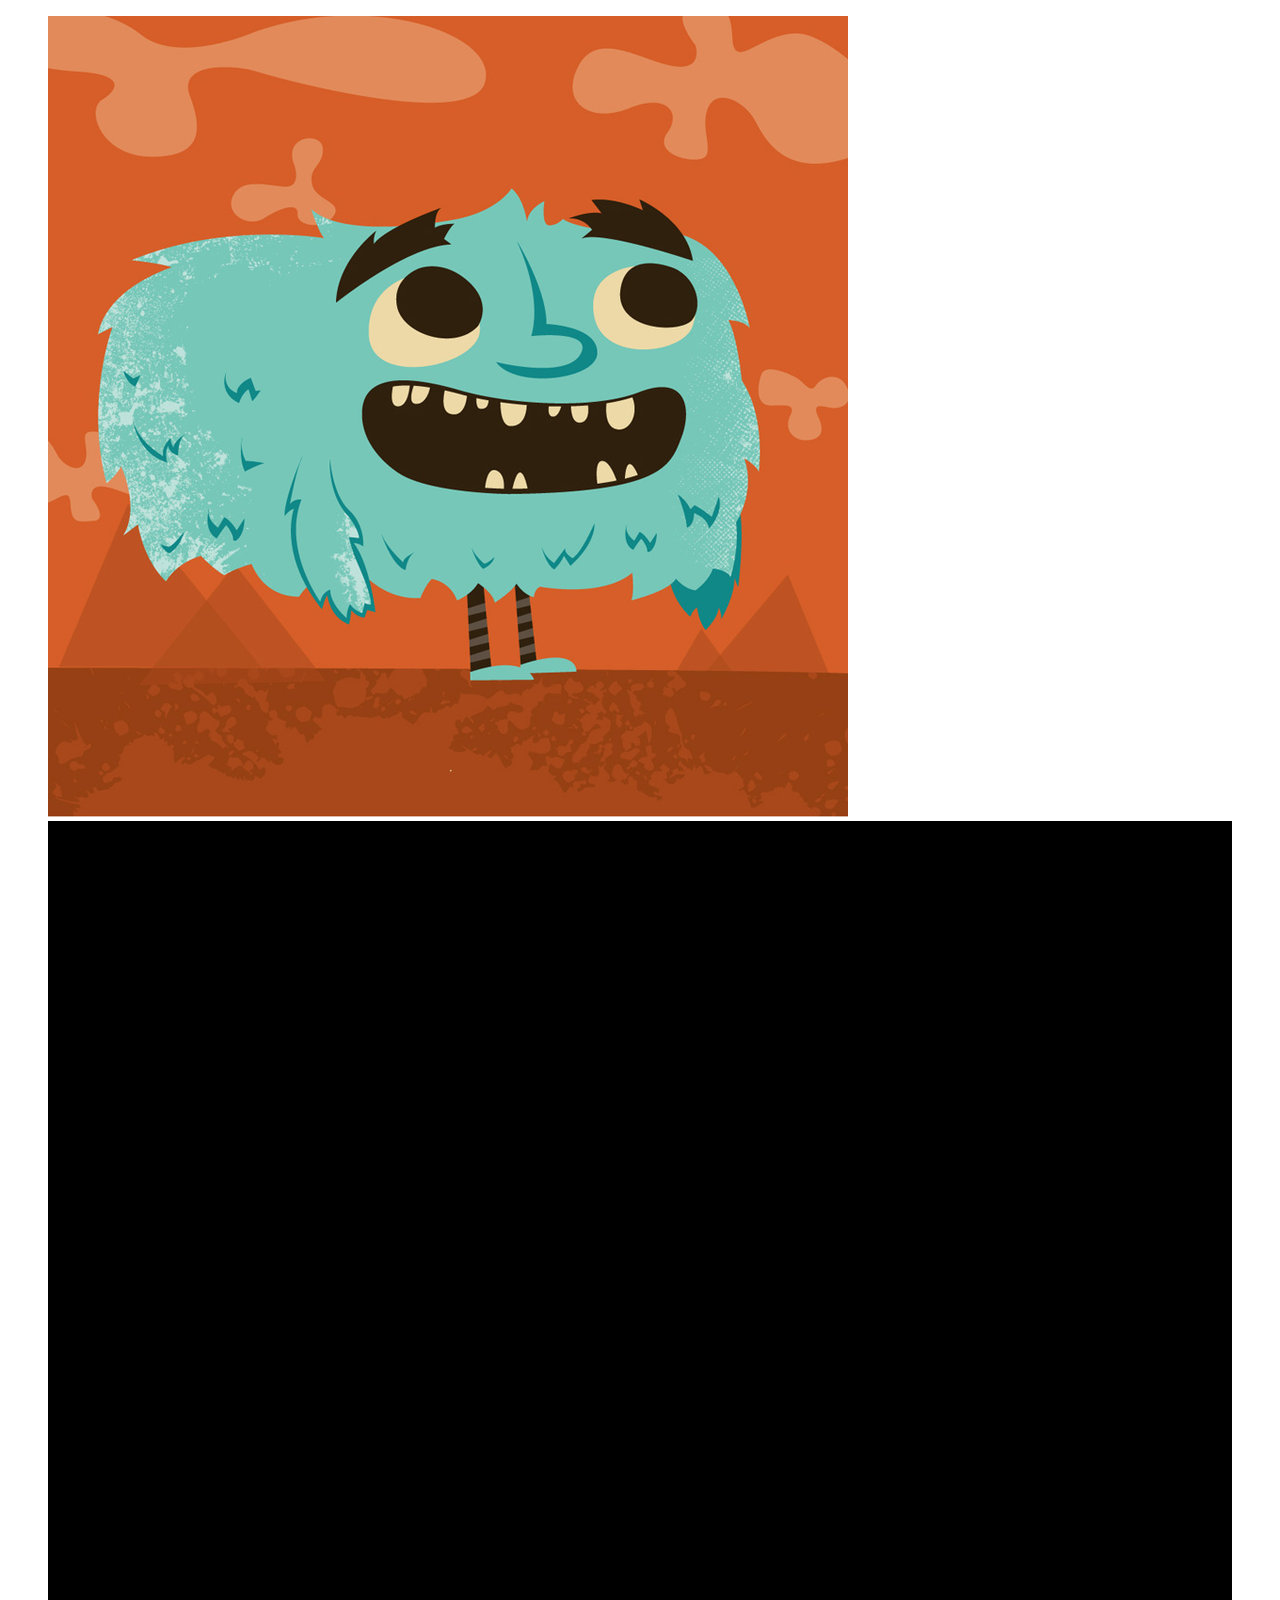
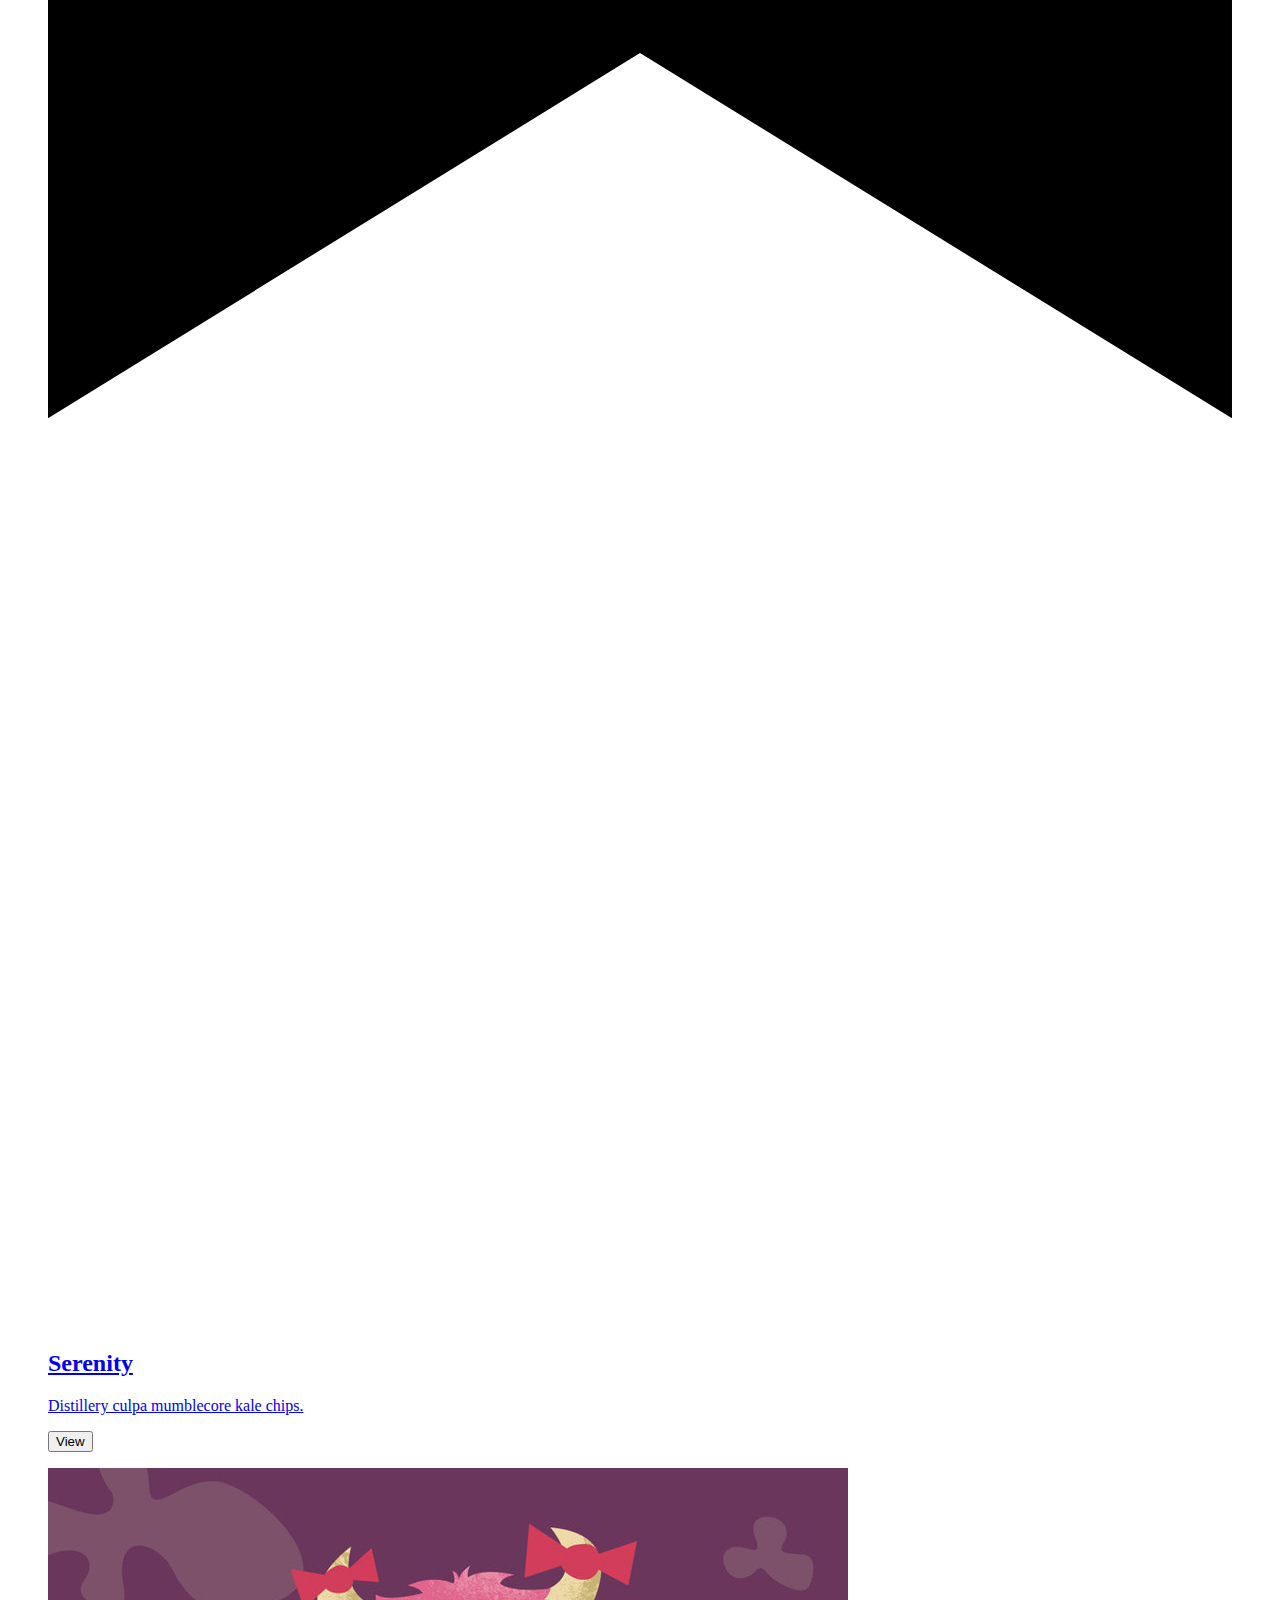
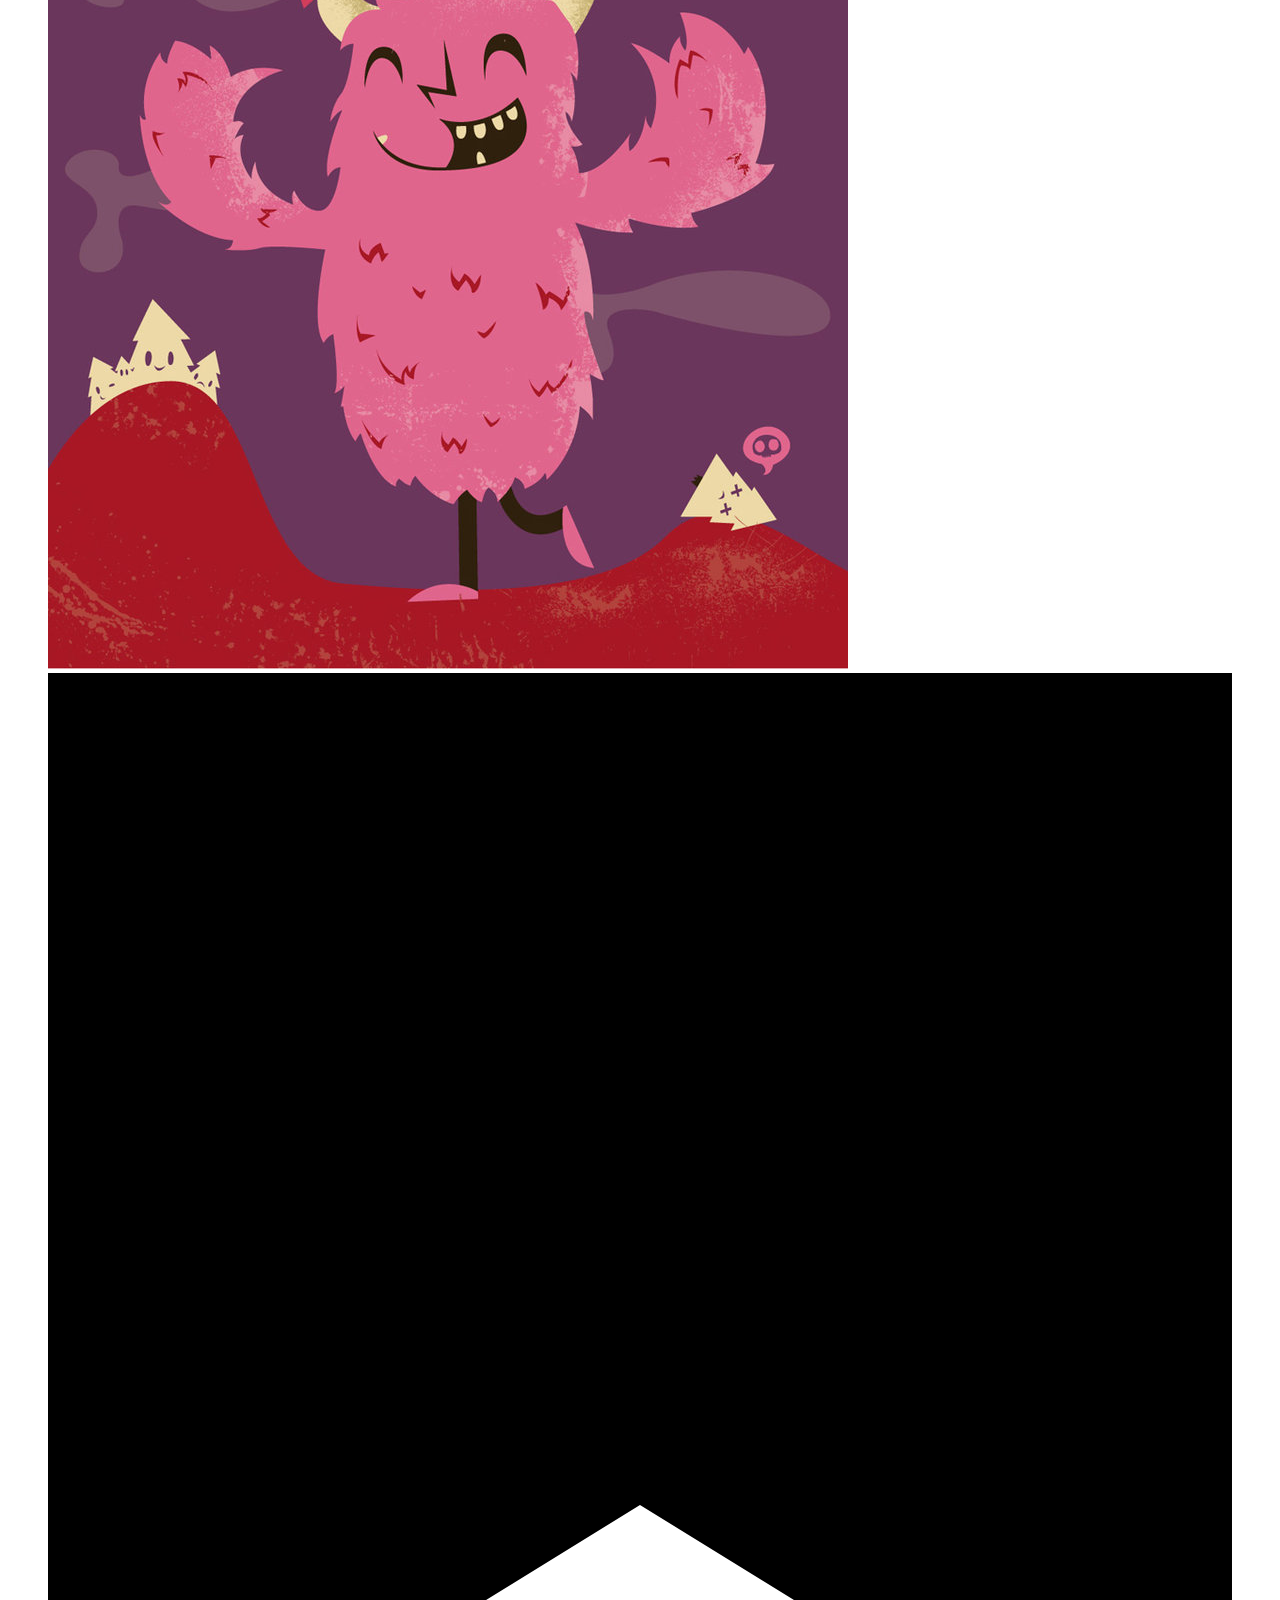
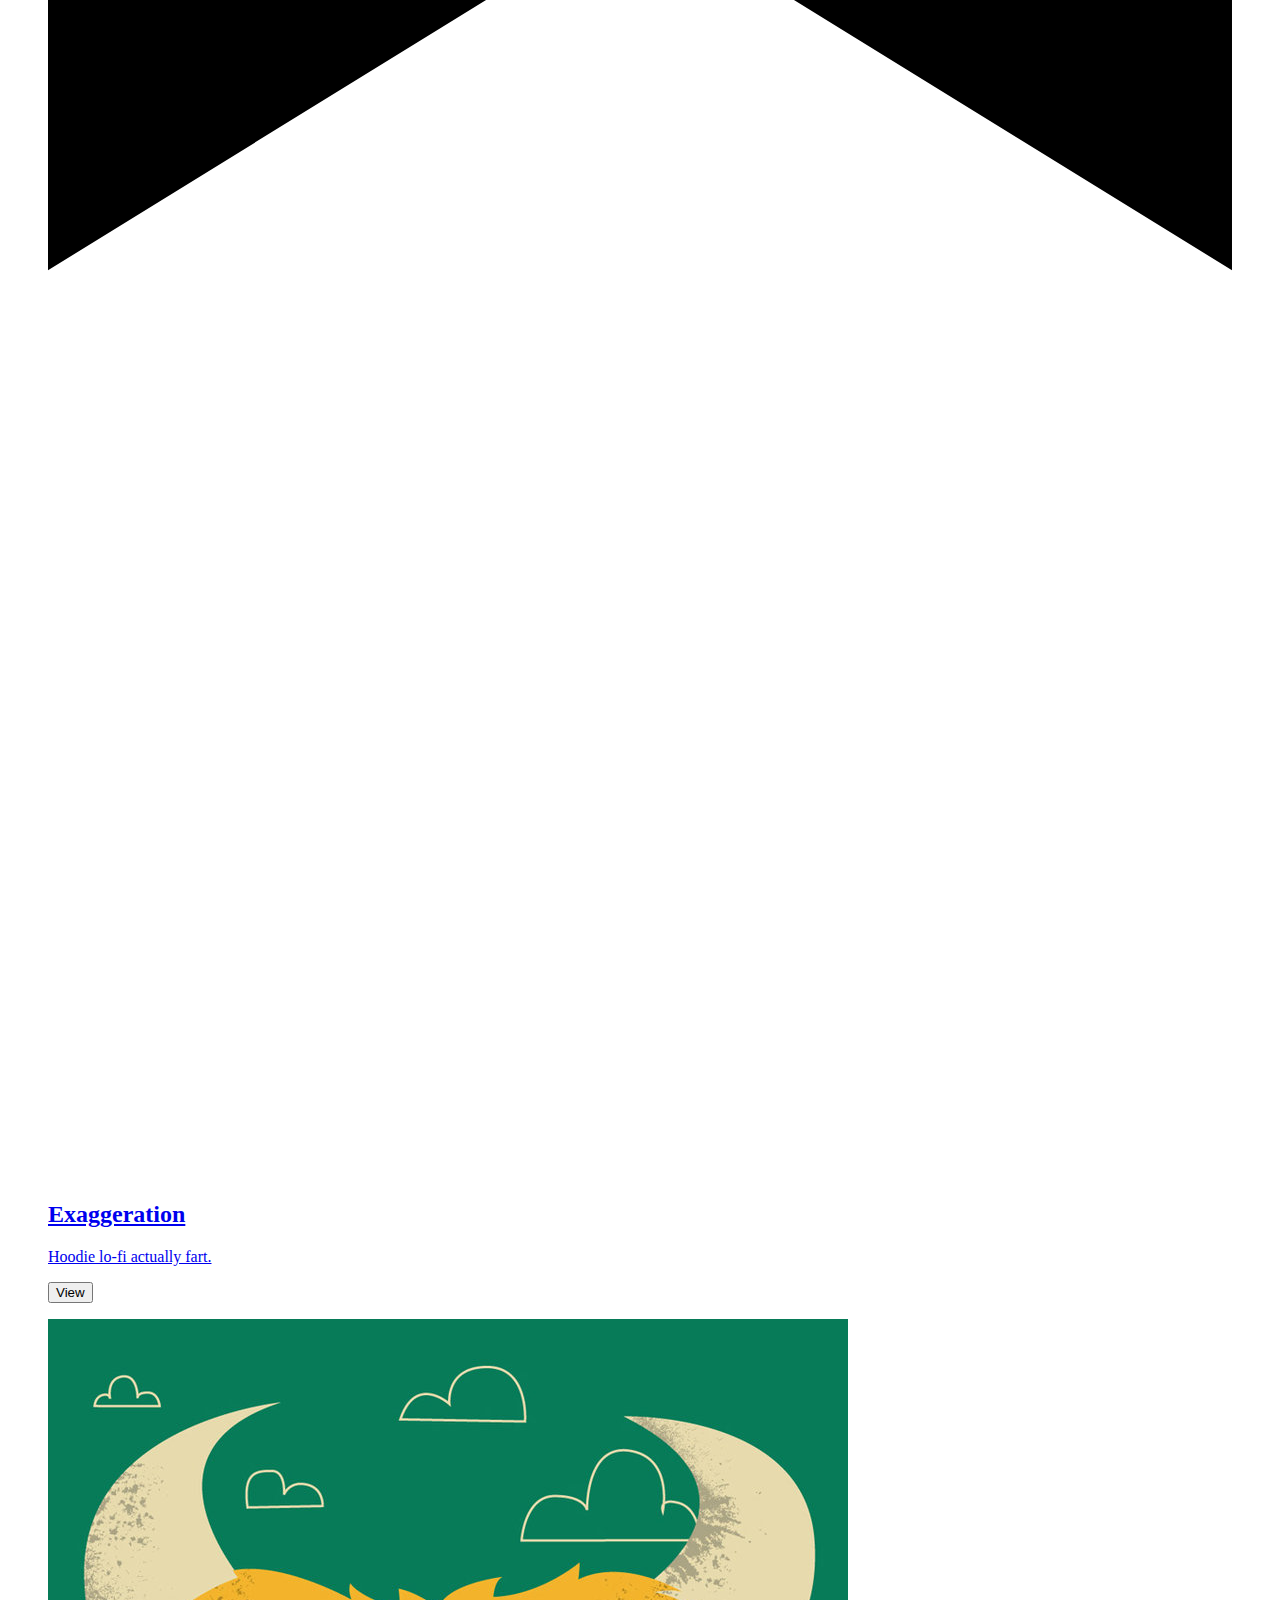
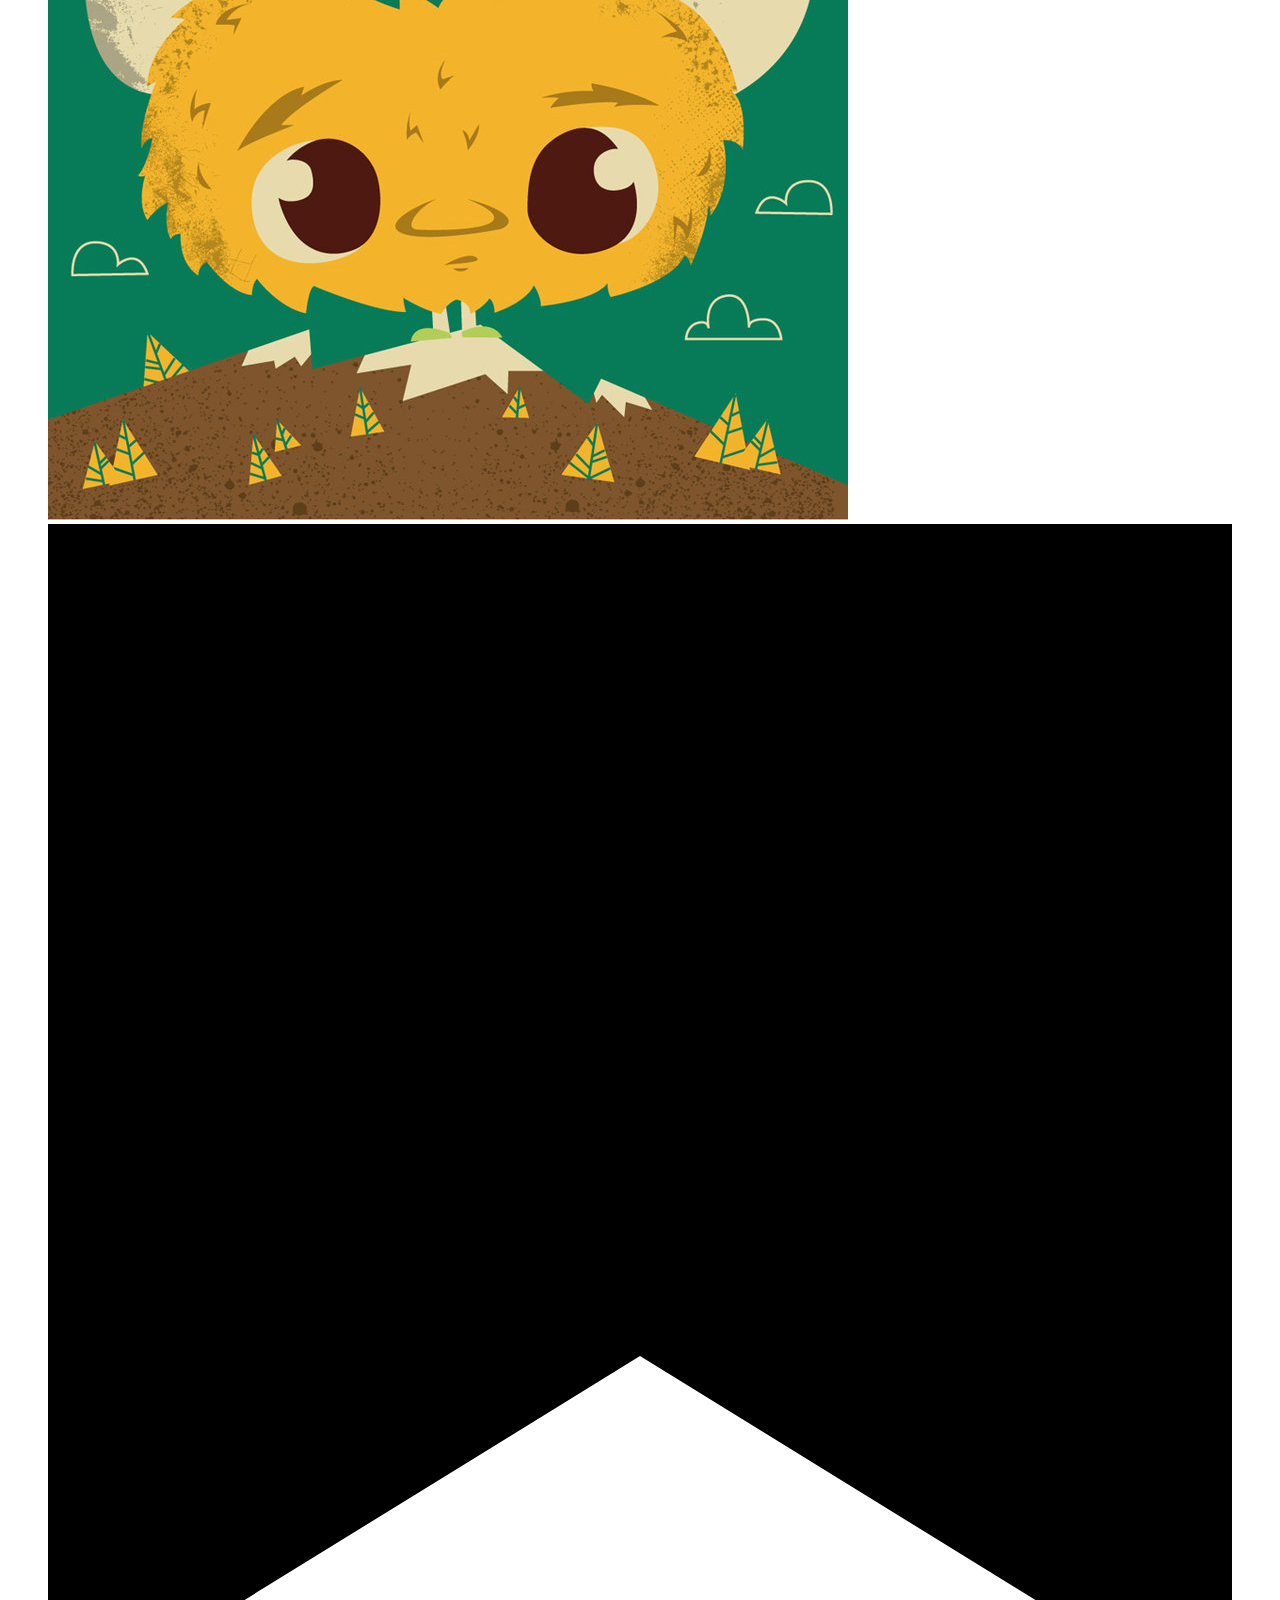
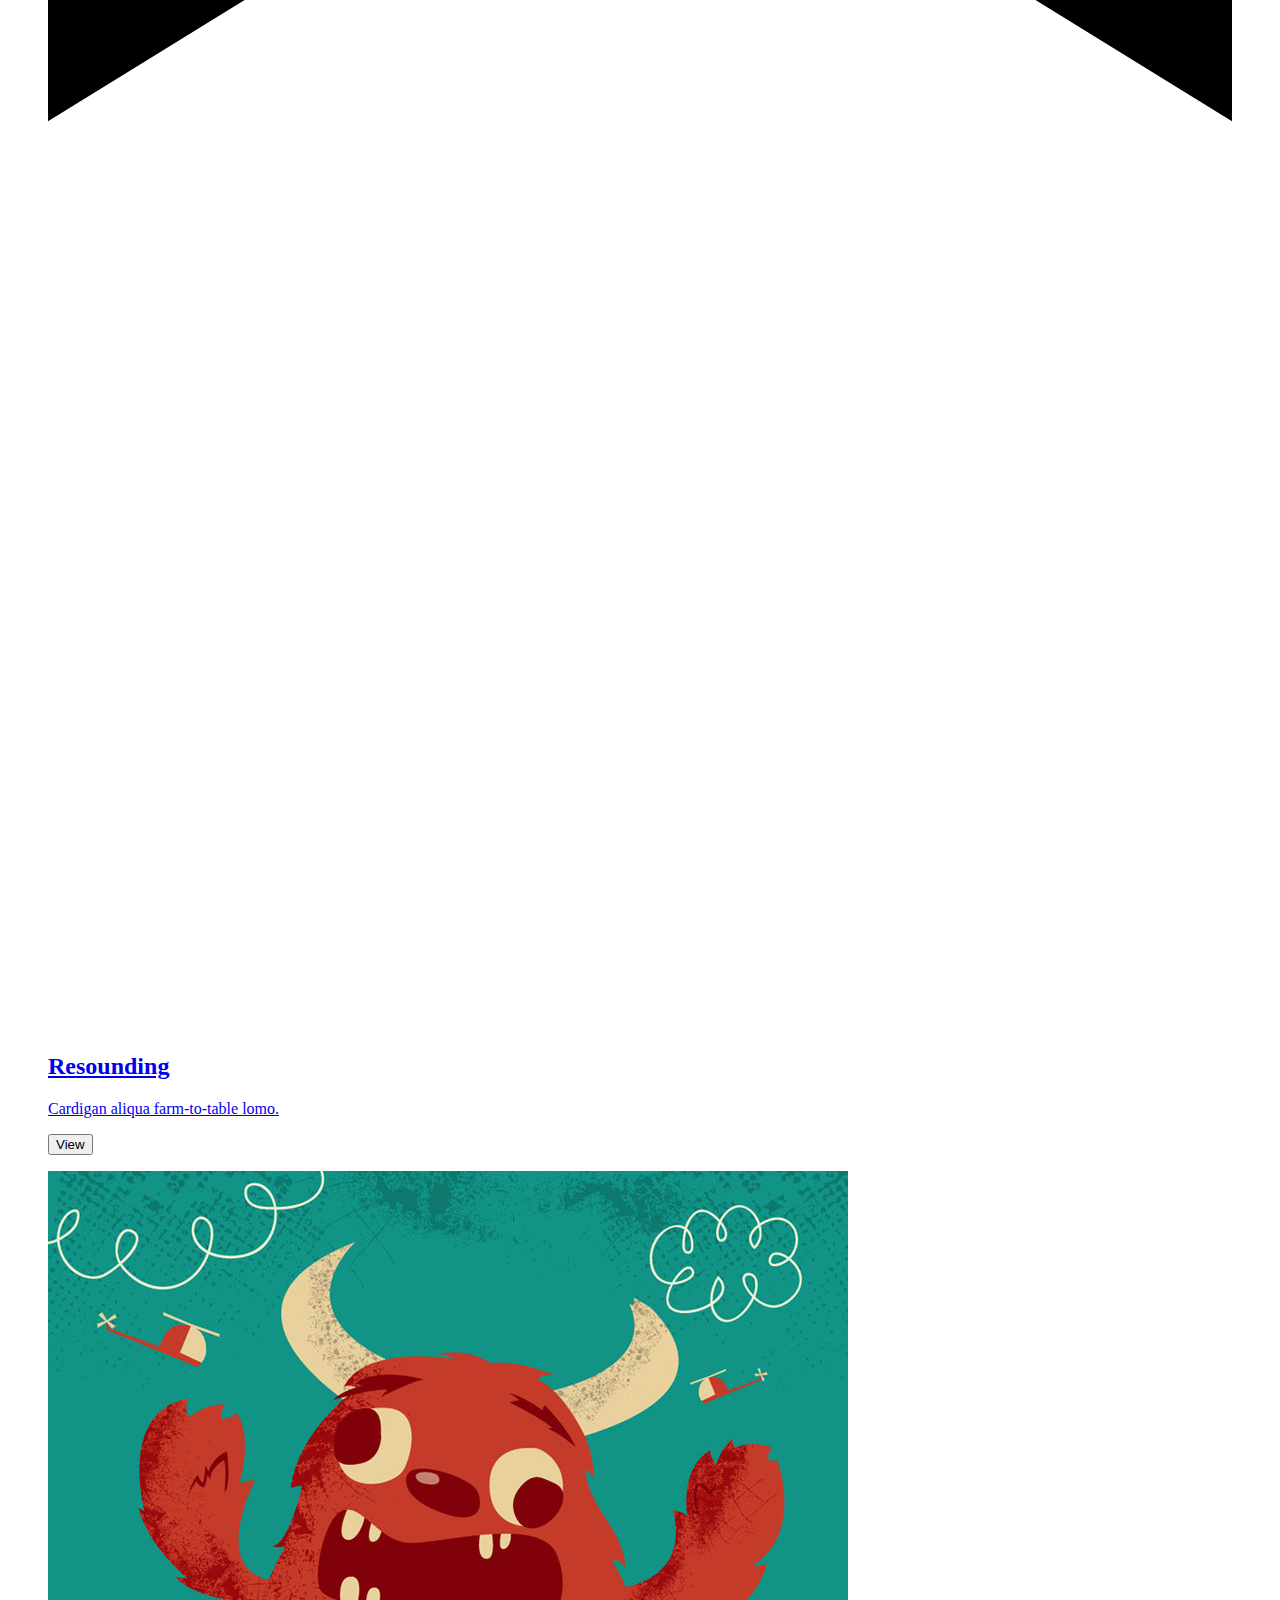
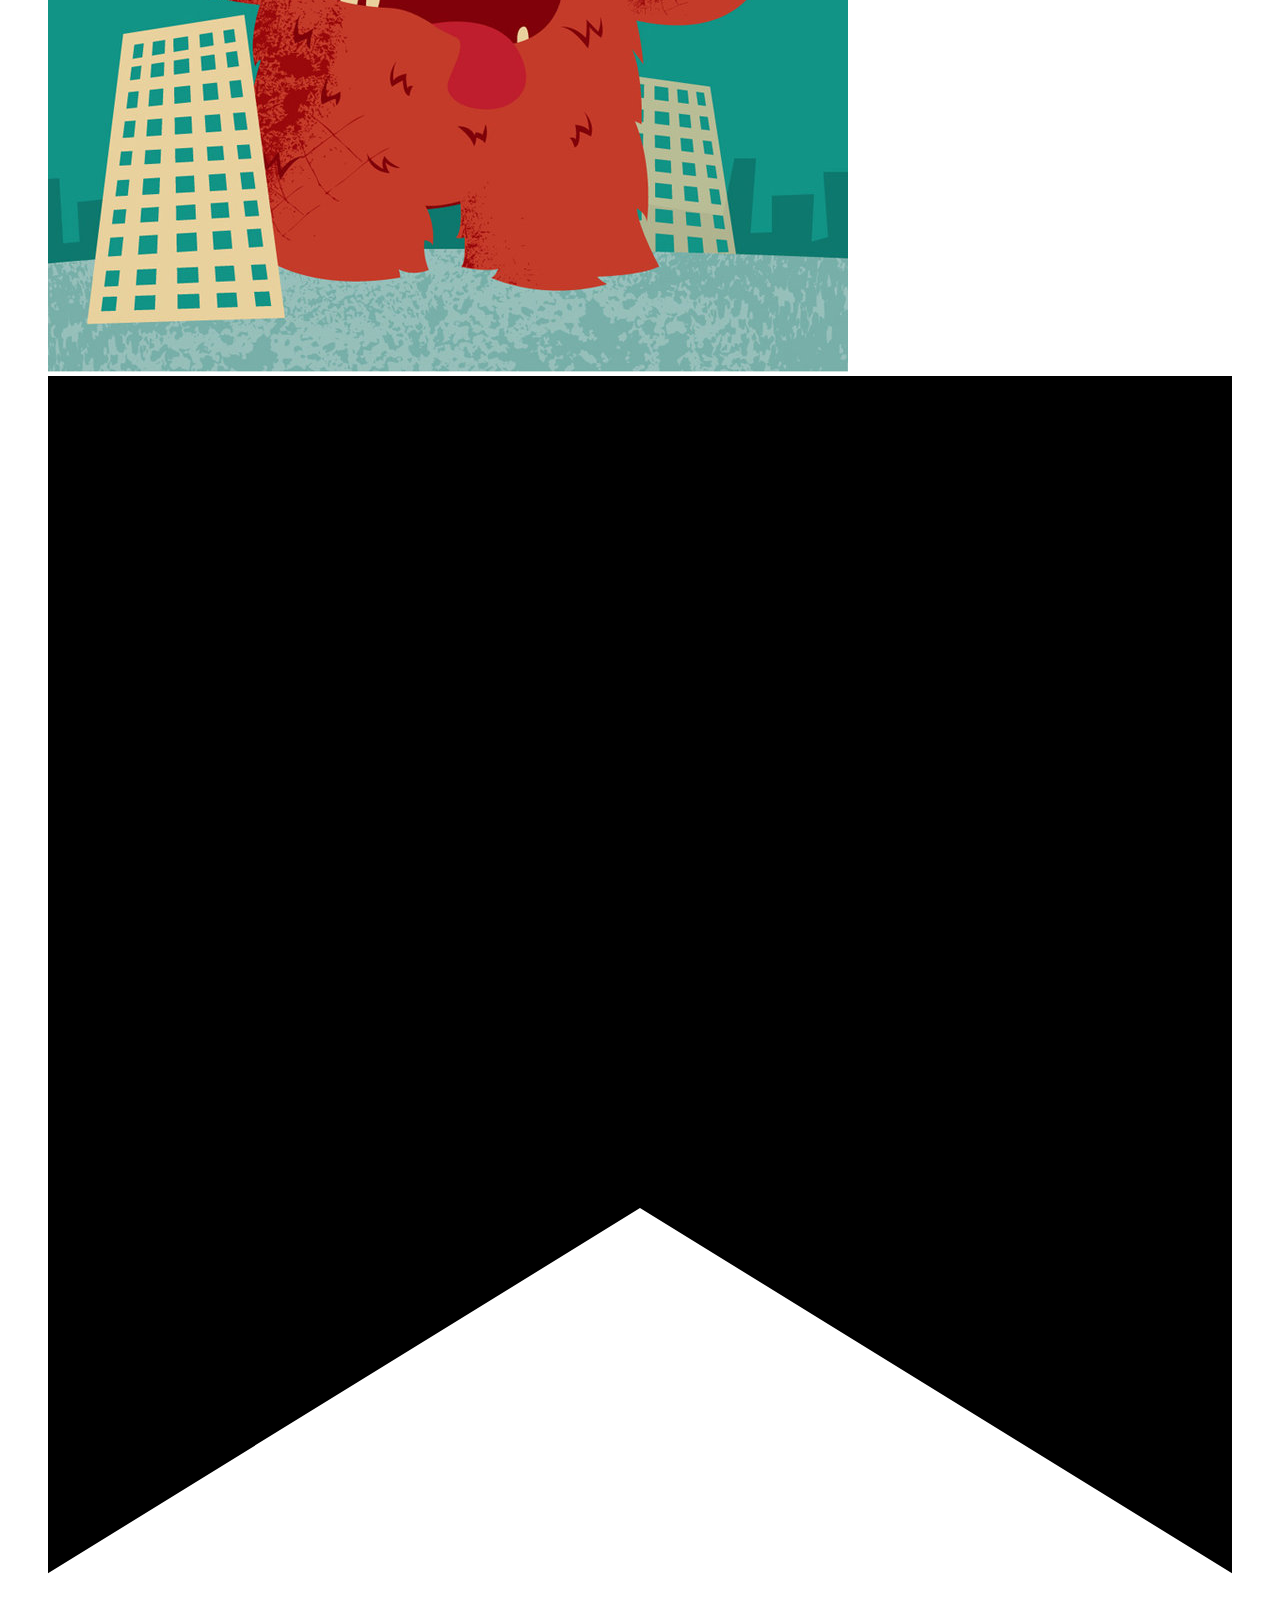
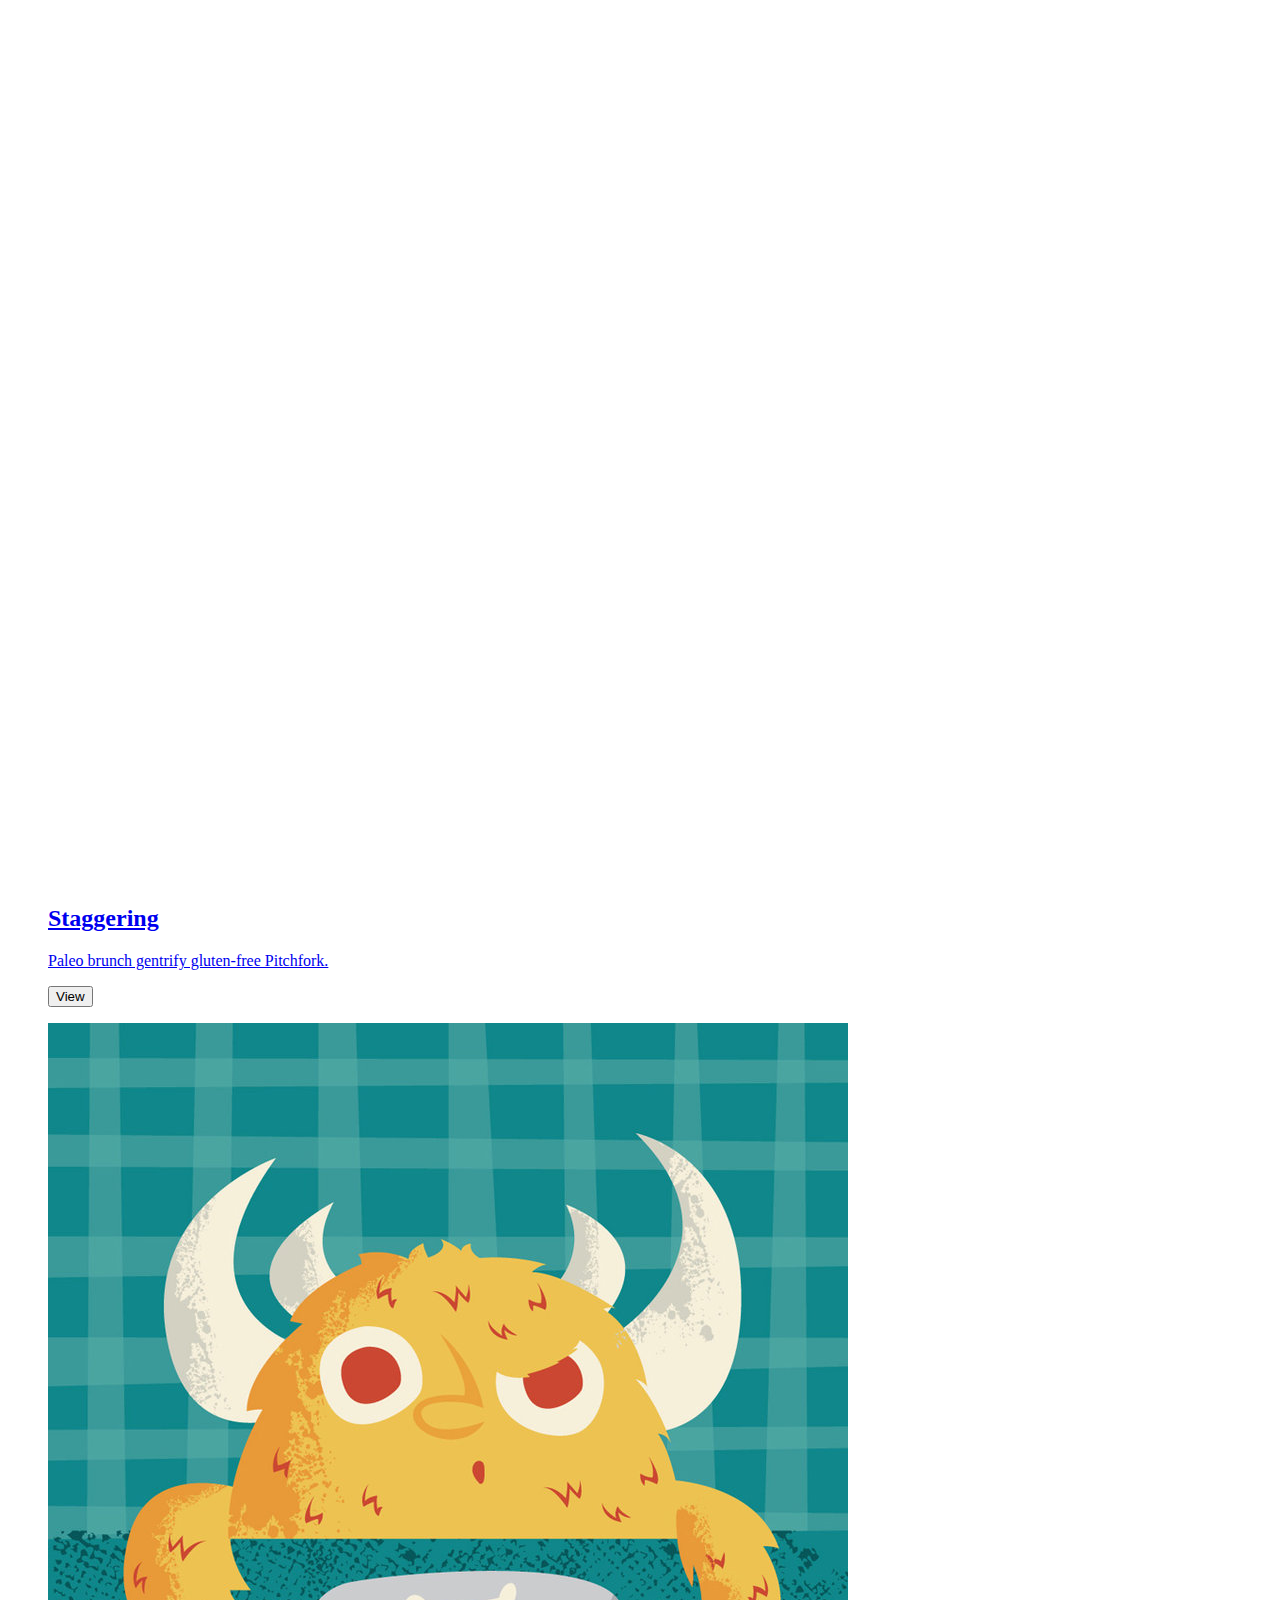
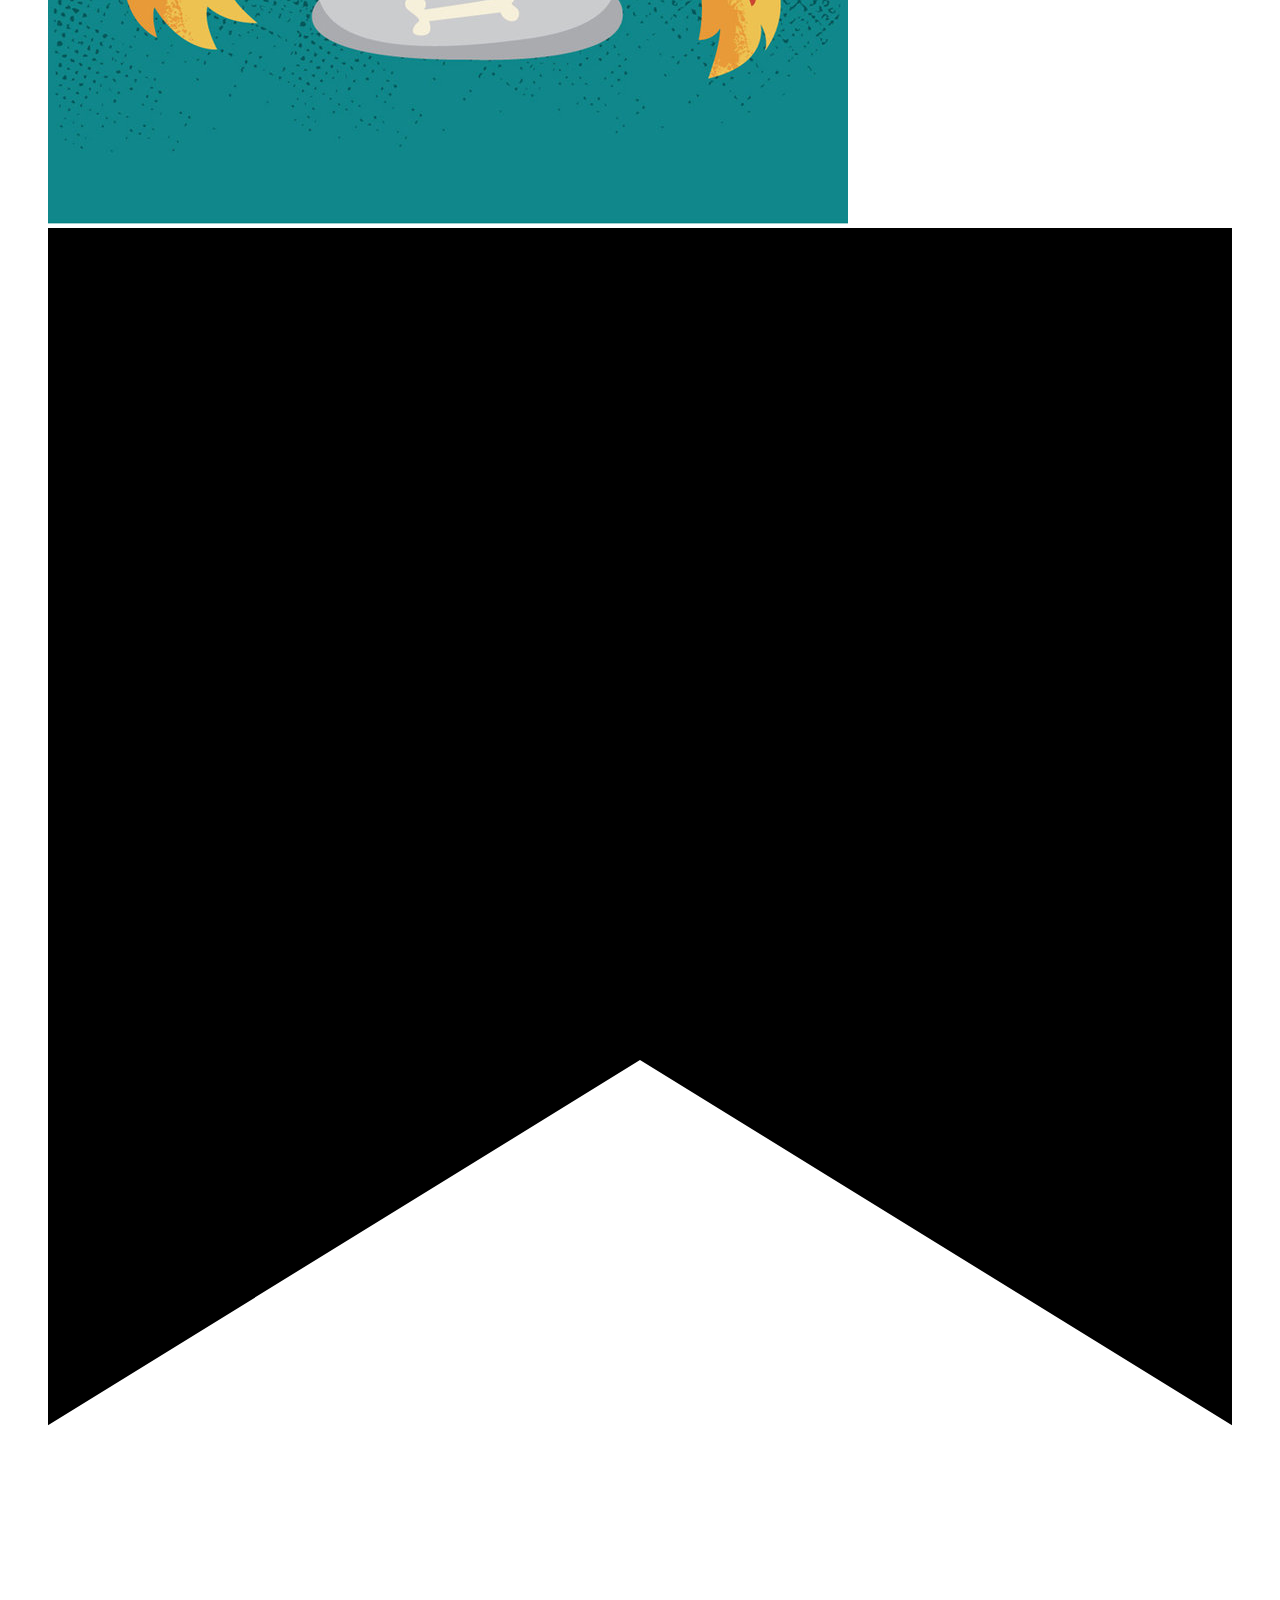
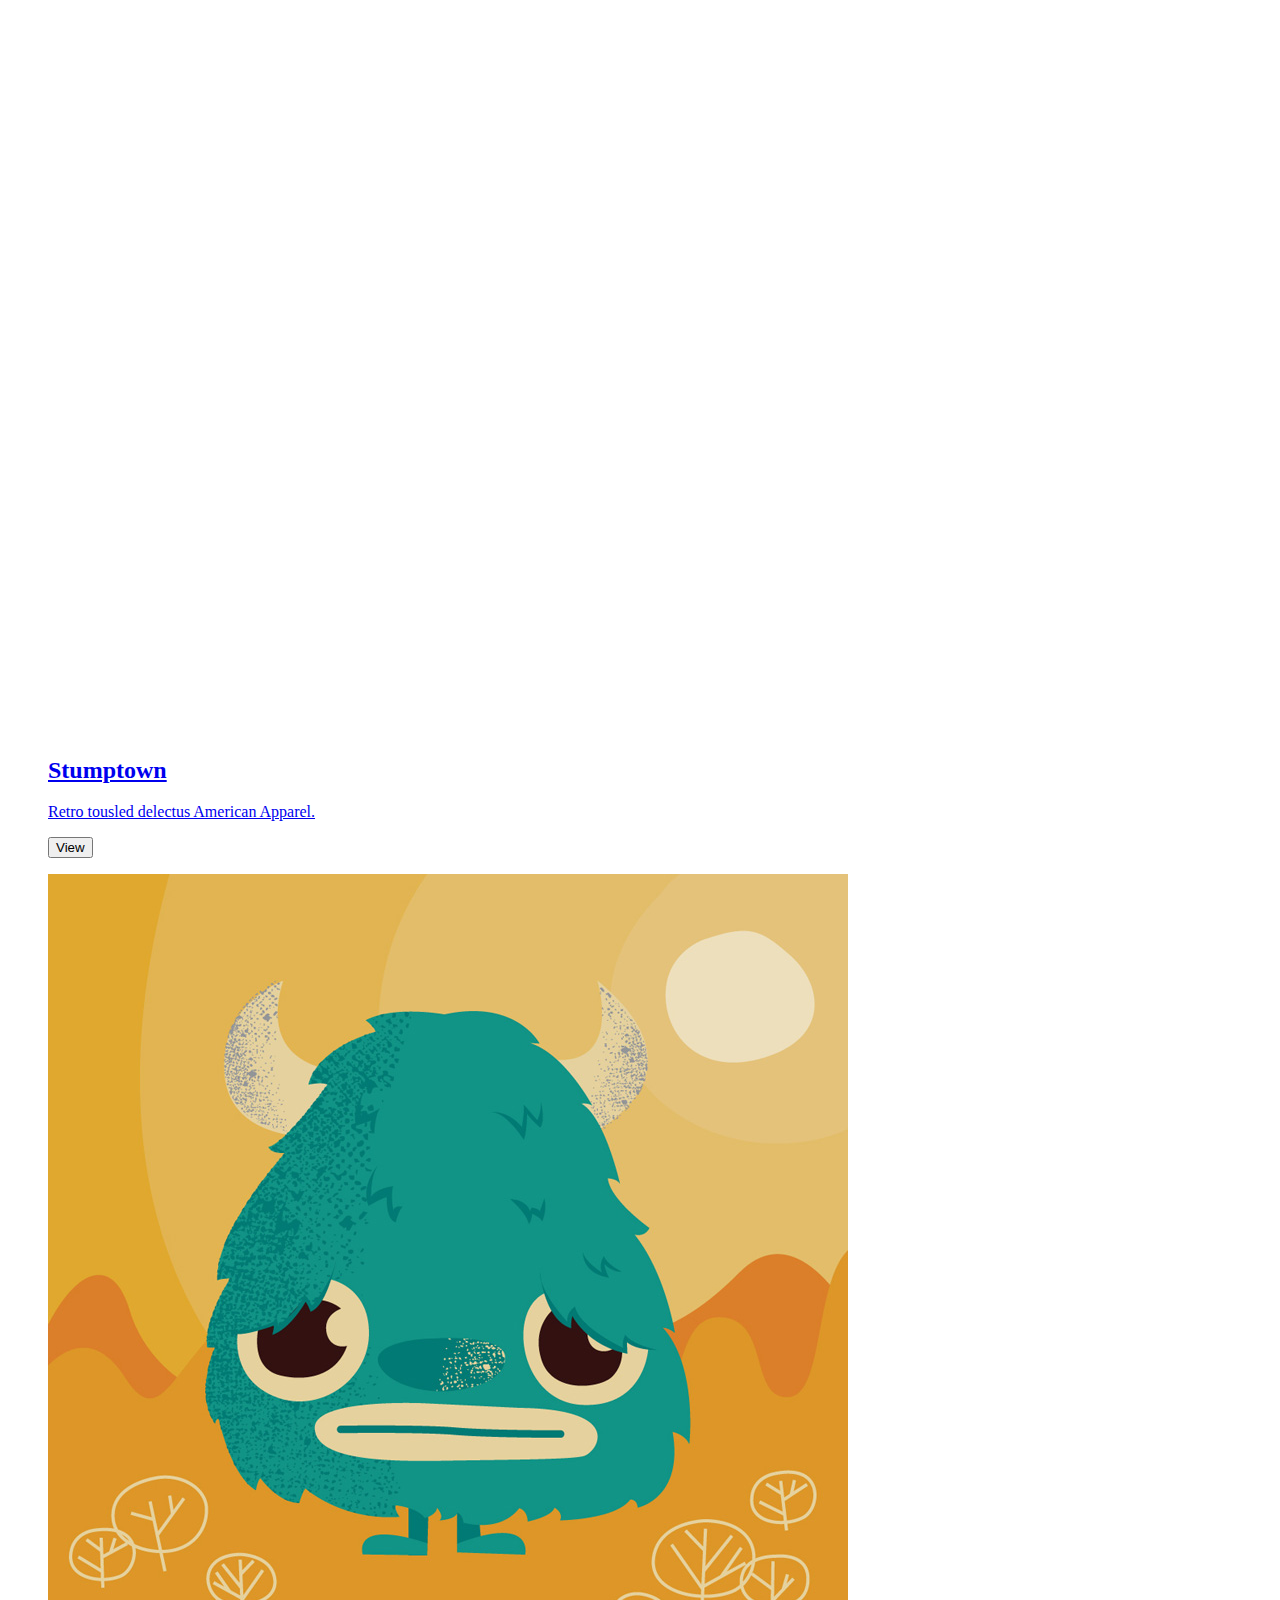
==== index-3.html @ 3b090293 "initial commit 2" ====
<!DOCTYPE html>
<html>

<head>
	<link type="text/css" rel="stylesheet" src="main.css">
	<title>SVG Demo</title>
</head>

<body class="demo">
	<div id="grid" class="grid clearfix">
		<a href="#" data-path-hover="M 0,0 0,38 90,58 180.5,38 180,0 z">
			<figure>
				<img src="img/1.jpg" />
				<svg viewBox="0 0 180 320" preserveAspectRatio="none"><path d="M 0 0 L 0 182 L 90 126.5 L 180 182 L 180 0 L 0 0 z"/></svg>
				<figcaption>
					<h2>Serenity</h2>
					<p>Distillery culpa mumblecore kale chips.</p>
					<button>View</button>
				</figcaption>
			</figure>
		</a>
		<a href="#" data-path-hover="M 0,0 0,38 90,58 180.5,38 180,0 z">
			<figure>
				<img src="img/2.jpg" />
				<svg viewBox="0 0 180 320" preserveAspectRatio="none"><path d="M 0 0 L 0 182 L 90 126.5 L 180 182 L 180 0 L 0 0 z"/></svg>
				<figcaption>
					<h2>Exaggeration</h2>
					<p> Hoodie lo-fi actually fart.</p>
					<button>View</button>
				</figcaption>
			</figure>
		</a>
		<a href="#" data-path-hover="M 0,0 0,38 90,58 180.5,38 180,0 z">
			<figure>
				<img src="img/3.jpg" />
				<svg viewBox="0 0 180 320" preserveAspectRatio="none"><path d="M 0 0 L 0 182 L 90 126.5 L 180 182 L 180 0 L 0 0 z"/></svg>
				<figcaption>
					<h2>Resounding</h2>
					<p>Cardigan aliqua farm-to-table lomo.</p>
					<button>View</button>
				</figcaption>
			</figure>
		</a>
		<a href="#" data-path-hover="M 0,0 0,38 90,58 180.5,38 180,0 z">
			<figure>
				<img src="img/4.jpg" />
				<svg viewBox="0 0 180 320" preserveAspectRatio="none"><path d="M 0 0 L 0 182 L 90 126.5 L 180 182 L 180 0 L 0 0 z"/></svg>
				<figcaption>
					<h2>Staggering</h2>
					<p>Paleo brunch gentrify gluten-free Pitchfork.</p>
					<button>View</button>
				</figcaption>
			</figure>
		</a>
		<a href="#" data-path-hover="M 0,0 0,38 90,58 180.5,38 180,0 z">
			<figure>
				<img src="img/5.jpg" />
				<svg viewBox="0 0 180 320" preserveAspectRatio="none"><path d="M 0 0 L 0 182 L 90 126.5 L 180 182 L 180 0 L 0 0 z"/></svg>
				<figcaption>
					<h2>Stumptown</h2>
					<p>Retro tousled delectus American Apparel.</p>
					<button>View</button>
				</figcaption>
			</figure>
		</a>
		<a href="#" data-path-hover="M 0,0 0,38 90,58 180.5,38 180,0 z">
			<figure>
				<img src="img/6.jpg" />
				<svg viewBox="0 0 180 320" preserveAspectRatio="none"><path d="M 0 0 L 0 182 L 90 126.5 L 180 182 L 180 0 L 0 0 z"/></svg>
				<figcaption>
					<h2>Excepteur</h2>
					<p>Tempor ullamco polaroid, keffiyeh kogi try-hard pop-up.</p>
					<button>View</button>
				</figcaption>
			</figure>
		</a>
		<a href="#" data-path-hover="M 0,0 0,38 90,58 180.5,38 180,0 z">
			<figure>
				<img src="img/7.jpg" />
				<svg viewBox="0 0 180 320" preserveAspectRatio="none"><path d="M 0 0 L 0 182 L 90 126.5 L 180 182 L 180 0 L 0 0 z"/></svg>
				<figcaption>
					<h2>Fingerstache</h2>
					<p>Assumenda letterpress, stumptown chambray sartorial skateboard banh mi dolore.</p>
					<button>View</button>
				</figcaption>
			</figure>
		</a>
		<a href="#" data-path-hover="M 0,0 0,38 90,58 180.5,38 180,0 z">
			<figure>
				<img src="img/8.jpg" />
				<svg viewBox="0 0 180 320" preserveAspectRatio="none"><path d="M 0 0 L 0 182 L 90 126.5 L 180 182 L 180 0 L 0 0 z"/></svg>
				<figcaption>
					<h2>Sustainable</h2>
					<p>Soko radicchio bunya nuts gram dulse.</p>
					<button>View</button>
				</figcaption>
			</figure>
		</a>
	</div>
</body>

</html>
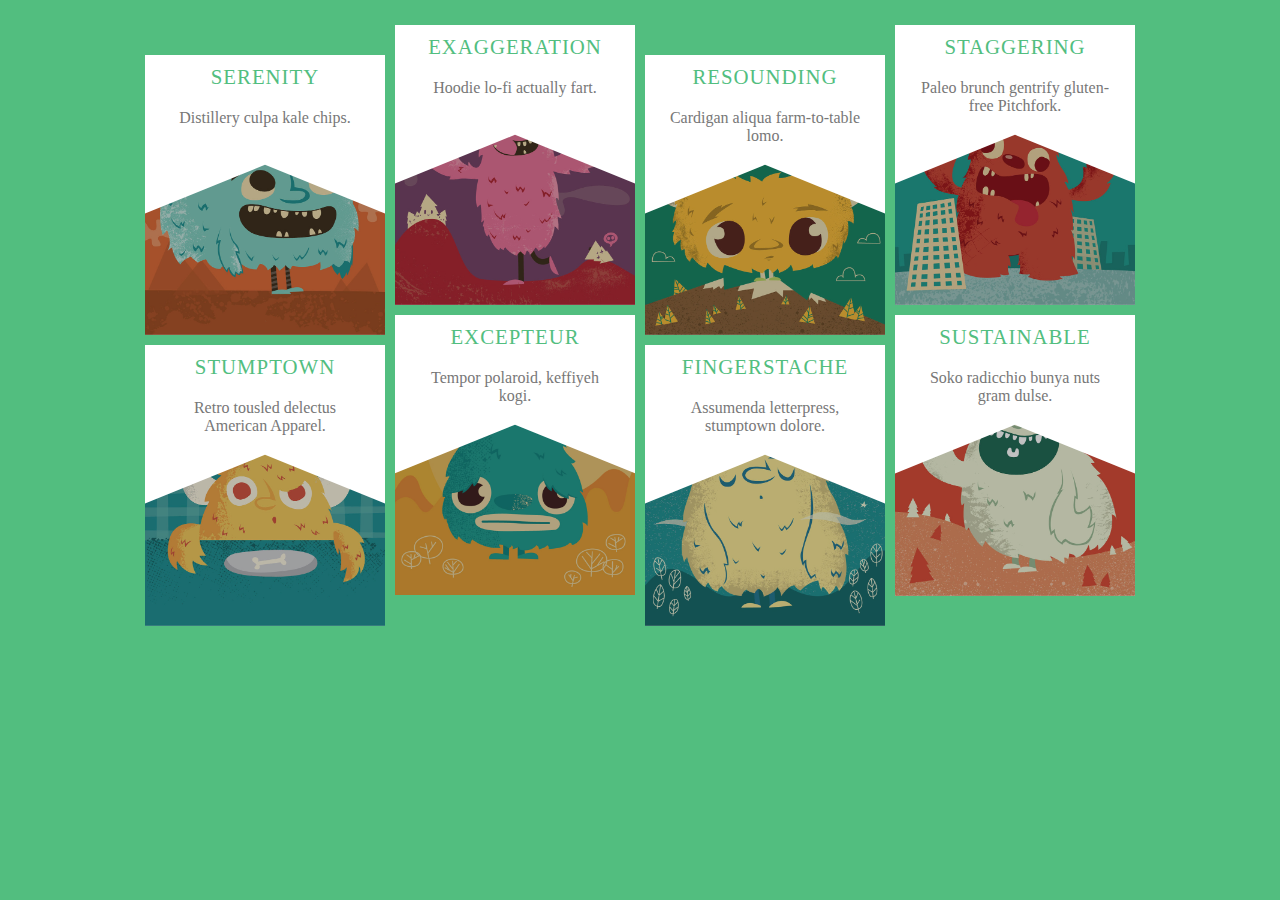
==== commit 6d31d2d8: "finished preparation" ====
--- a/index-3.html
+++ b/index-3.html
@@ -2,24 +2,26 @@
 <html>
 
 <head>
-	<link type="text/css" rel="stylesheet" src="main.css">
+	<link type="text/css" rel="stylesheet" href="main.css">
+	<script type="text/javascript" src="snap.svg-min.js"></script>
+
 	<title>SVG Demo</title>
 </head>
 
 <body class="demo">
 	<div id="grid" class="grid clearfix">
-		<a href="#" data-path-hover="M 0,0 0,38 90,58 180.5,38 180,0 z">
+		<a href="#" data-path-hover="M 0,0 0,68 90,88 180.5,68 180,0 z">
 			<figure>
 				<img src="img/1.jpg" />
 				<svg viewBox="0 0 180 320" preserveAspectRatio="none"><path d="M 0 0 L 0 182 L 90 126.5 L 180 182 L 180 0 L 0 0 z"/></svg>
 				<figcaption>
 					<h2>Serenity</h2>
-					<p>Distillery culpa mumblecore kale chips.</p>
+					<p>Distillery culpa kale chips.</p>
 					<button>View</button>
 				</figcaption>
 			</figure>
 		</a>
-		<a href="#" data-path-hover="M 0,0 0,38 90,58 180.5,38 180,0 z">
+		<a href="#" data-path-hover="M 0,0 0,68 90,88 180.5,68 180,0 z">
 			<figure>
 				<img src="img/2.jpg" />
 				<svg viewBox="0 0 180 320" preserveAspectRatio="none"><path d="M 0 0 L 0 182 L 90 126.5 L 180 182 L 180 0 L 0 0 z"/></svg>
@@ -30,7 +32,7 @@
 				</figcaption>
 			</figure>
 		</a>
-		<a href="#" data-path-hover="M 0,0 0,38 90,58 180.5,38 180,0 z">
+		<a href="#" data-path-hover="M 0,0 0,68 90,88 180.5,68 180,0 z">
 			<figure>
 				<img src="img/3.jpg" />
 				<svg viewBox="0 0 180 320" preserveAspectRatio="none"><path d="M 0 0 L 0 182 L 90 126.5 L 180 182 L 180 0 L 0 0 z"/></svg>
@@ -41,7 +43,7 @@
 				</figcaption>
 			</figure>
 		</a>
-		<a href="#" data-path-hover="M 0,0 0,38 90,58 180.5,38 180,0 z">
+		<a href="#" data-path-hover="M 0,0 0,68 90,88 180.5,68 180,0 z">
 			<figure>
 				<img src="img/4.jpg" />
 				<svg viewBox="0 0 180 320" preserveAspectRatio="none"><path d="M 0 0 L 0 182 L 90 126.5 L 180 182 L 180 0 L 0 0 z"/></svg>
@@ -52,7 +54,7 @@
 				</figcaption>
 			</figure>
 		</a>
-		<a href="#" data-path-hover="M 0,0 0,38 90,58 180.5,38 180,0 z">
+		<a href="#" data-path-hover="M 0,0 0,68 90,88 180.5,68 180,0 z">
 			<figure>
 				<img src="img/5.jpg" />
 				<svg viewBox="0 0 180 320" preserveAspectRatio="none"><path d="M 0 0 L 0 182 L 90 126.5 L 180 182 L 180 0 L 0 0 z"/></svg>
@@ -63,29 +65,29 @@
 				</figcaption>
 			</figure>
 		</a>
-		<a href="#" data-path-hover="M 0,0 0,38 90,58 180.5,38 180,0 z">
+		<a href="#" data-path-hover="M 0,0 0,68 90,88 180.5,68 180,0 z">
 			<figure>
 				<img src="img/6.jpg" />
 				<svg viewBox="0 0 180 320" preserveAspectRatio="none"><path d="M 0 0 L 0 182 L 90 126.5 L 180 182 L 180 0 L 0 0 z"/></svg>
 				<figcaption>
 					<h2>Excepteur</h2>
-					<p>Tempor ullamco polaroid, keffiyeh kogi try-hard pop-up.</p>
+					<p>Tempor polaroid, keffiyeh kogi.</p>
 					<button>View</button>
 				</figcaption>
 			</figure>
 		</a>
-		<a href="#" data-path-hover="M 0,0 0,38 90,58 180.5,38 180,0 z">
+		<a href="#" data-path-hover="M 0,0 0,68 90,88 180.5,68 180,0 z">
 			<figure>
 				<img src="img/7.jpg" />
 				<svg viewBox="0 0 180 320" preserveAspectRatio="none"><path d="M 0 0 L 0 182 L 90 126.5 L 180 182 L 180 0 L 0 0 z"/></svg>
 				<figcaption>
 					<h2>Fingerstache</h2>
-					<p>Assumenda letterpress, stumptown chambray sartorial skateboard banh mi dolore.</p>
+					<p>Assumenda letterpress, stumptown dolore.</p>
 					<button>View</button>
 				</figcaption>
 			</figure>
 		</a>
-		<a href="#" data-path-hover="M 0,0 0,38 90,58 180.5,38 180,0 z">
+		<a href="#" data-path-hover="M 0,0 0,68 90,88 180.5,68 180,0 z">
 			<figure>
 				<img src="img/8.jpg" />
 				<svg viewBox="0 0 180 320" preserveAspectRatio="none"><path d="M 0 0 L 0 182 L 90 126.5 L 180 182 L 180 0 L 0 0 z"/></svg>
@@ -97,6 +99,9 @@
 			</figure>
 		</a>
 	</div>
+
+	<script type="text/javascript" src="main.js"></script>
+
 </body>
 
 </html>--- a/main.css
+++ b/main.css
@@ -0,0 +1,116 @@
+body {
+	background: #52be7f;
+}
+.grid {
+	margin: -100px auto 120px;
+	max-width: 1000px;
+	width: 90%;
+}
+
+.grid a {
+	float: left;
+	max-width: 250px;
+	width: 25%;
+	color: #333;
+}
+
+.grid a:nth-child(odd) {
+	margin: 30px 0 -30px 0;
+}
+
+.grid figure {
+	position: relative;
+	overflow: hidden;
+	margin: 5px;
+	background: #333;
+}
+
+.grid figure img {
+	position: relative;
+	display: block;
+	width: 100%;
+	opacity: 0.7;
+	transition: opacity 0.3s;
+	padding-top: 40px;
+}
+
+.grid figcaption {
+	position: absolute;
+	top: 0;
+	z-index: 11;
+	padding-top: 10px;
+	width: 100%;
+	height: 100%;
+	text-align: center;
+}
+
+.grid figcaption h2 {
+	margin: 0 0 20px 0;
+	color: #3498db;
+	text-transform: uppercase;
+	letter-spacing: 1px;
+	font-weight: 300;
+	font-size: 130%;
+	transition: transform 0.3s;
+}
+
+.grid figcaption p {
+	padding: 0 20px;
+	color: #777;
+	font-weight: 300;
+	transition: opacity 0.3s, transform 0.3s;
+}
+
+.grid figure button {
+	position: absolute;
+	padding: 4px 20px;
+	border: none;
+	text-transform: uppercase;
+	letter-spacing: 1px;
+	font-weight: bold;
+	transition: opacity 0.3s, transform 0.3s;
+}
+
+.grid svg {
+	position: absolute;
+	top: -1px; /* fixes rendering issue in FF */
+	z-index: 10;
+	width: 100%;
+	height: 100%;
+}
+
+.grid svg path {
+	fill: #fff;
+}
+
+.grid a:hover figure img {
+	opacity: 1;
+}
+
+.grid a:hover figcaption p {
+	opacity: 0;
+}
+
+.grid figure button {
+	top: 50%;
+	left: 50%;
+	border: 3px solid #fff;
+	background: transparent;
+	color: #fff;
+	opacity: 0;
+	transform: translateY(100%) translateX(-50%) scale(0.25);
+	-webkit-transform: translateY(100%) translateX(-50%) scale(0.25);
+}
+
+.grid a:hover figure button {
+	opacity: 1;
+	transform: translateY(100%) translateX(-50%) scale(1);
+	-webkit-transform: translateY(100%) translateX(-50%) scale(1);
+}
+
+.grid figcaption h2 {
+	color: #52be7f;
+}
+
+
+
